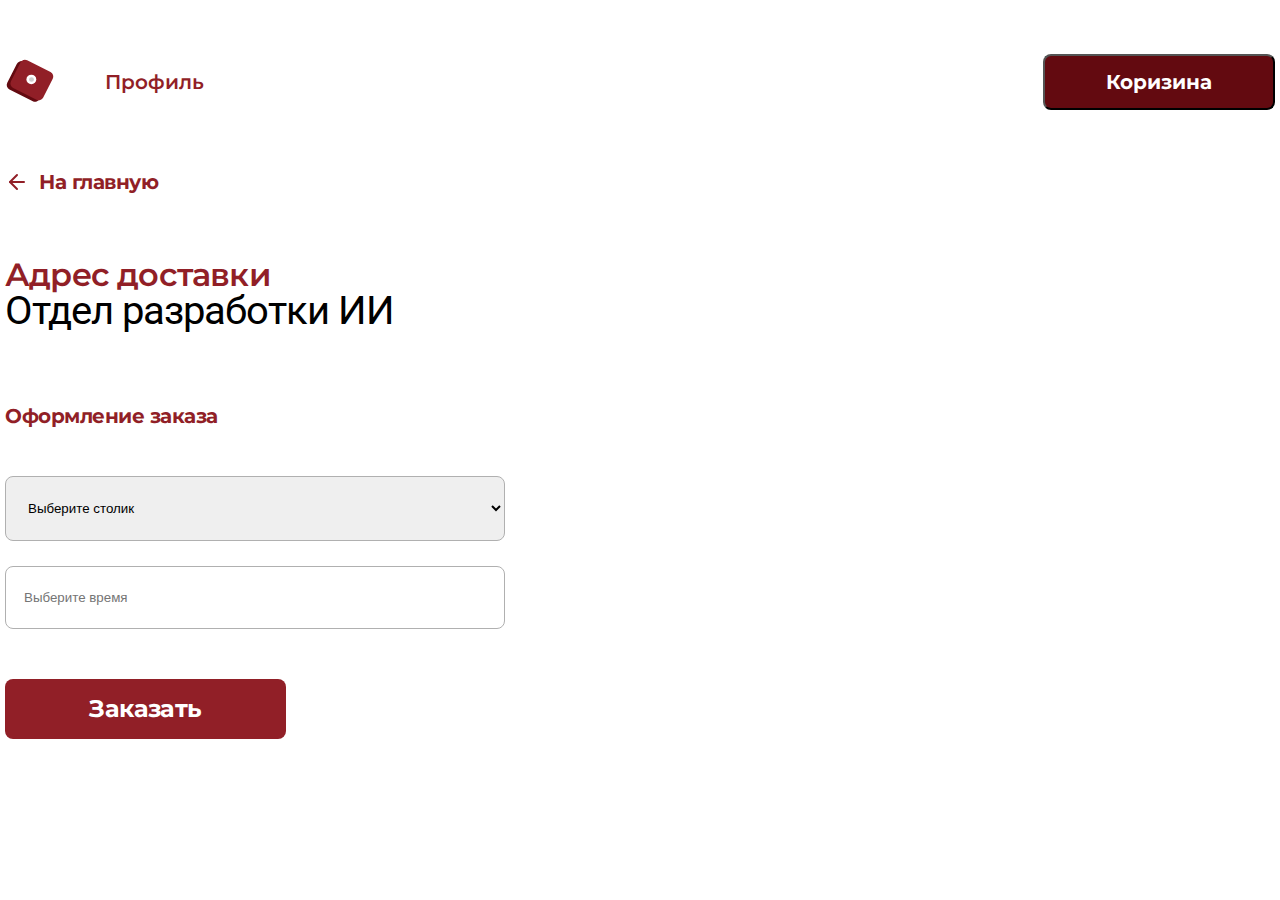
==== front-end/config_order.html @ e6653f49 "bisness lunch beta 1.0" ====
<!DOCTYPE html>
<html lang="ru">

<head>
    <meta charset="UTF-8">
    <meta name="viewport" content="width=device-width, initial-scale=1.0">
    <link rel="stylesheet" href="style.css">
    <link rel="shortcut icon" href="img/logo.svg" type="image/x-icon">
    <title>Оформление заказа</title>
</head>

<body>
    <header class="header">
        <div class="container">
            <div class="wrapper">
                <div class="header__logo"><img src="img/logo.svg" alt=""></div>
                <nav class="menu">
                    <ul>
                        <li><a href="users.html">Профиль</a></li>
                    </ul>
                </nav>
                <button class="header__cart">Коризина</button>
            </div>
        </div>
    </header>

    <main class="content">
        <div class="container">
            <div class="link_to_back">
                <a href="index.html">
                    <img src="img/link.svg" alt="">
                    На главную
                </a>
            </div>
        </div>
        <section class="adress">
            <div class="container">
                <h3>Адрес доставки</h3>
                <p>Отдел разработки ИИ</p>
            </div>
        </section>

        <section class="congif_order">
            <div class="container">
                <h3>Оформление заказа</h3>
                <form class="congif_order_form" action="">
                    <div class="congif_order_form-wrapper">
                        <select name="table" id="">
                            <option value="">Выберите столик</option>
                            <option value="1">1</option>
                            <option value="2">2</option>
                            <option value="3">3</option>
                            <option value="4">4</option>
                            <option value="5">5</option>
                            <option value="6">6</option>
                            <option value="7">7</option>
                            <option value="8">8</option>
                            <option value="9">9</option>
                            <option value="10">10</option>
                            <option value="11">11</option>
                            <option value="12">12</option>
                        </select>
                        <input type="datetime" placeholder="Выберите время" name="" id="">  
                    </div>
                    <button>Заказать</button>
                </form>
            </div>
        </section>
    </main>
</body>

</html>
---- front-end/style.css ----
@import url('https://fonts.googleapis.com/css2?family=Montserrat:wght@400;500;600;700&family=Roboto:wght@400;500&display=swap');

html,
body,
div,
span,
applet,
object,
iframe,
h1,
h2,
h3,
h4,
h5,
h6,
p,
blockquote,
pre,
a,
abbr,
acronym,
address,
big,
cite,
code,
del,
dfn,
em,
img,
ins,
kbd,
q,
s,
samp,
small,
strike,
strong,
sub,
sup,
tt,
var,
b,
u,
i,
center,
dl,
dt,
dd,
ol,
ul,
li,
fieldset,
form,
label,
legend,
table,
caption,
tbody,
tfoot,
thead,
tr,
th,
td,
article,
aside,
canvas,
details,
embed,
figure,
figcaption,
footer,
header,
hgroup,
menu,
nav,
output,
ruby,
section,
summary,
time,
mark,
audio,
video {
    margin: 0;
    padding: 0;
    border: 0;
    font-size: 100%;
    font: inherit;
    vertical-align: baseline;
}

/* HTML5 display-role reset for 
	older browsers */
article,
aside,
details,
figcaption,
figure,
footer,
header,
hgroup,
menu,
nav,
section {
    display: block;
}

body {
    line-height: 1;
}

ol,
ul {
    list-style: none;
}

blockquote,
q {
    quotes: none;
}

blockquote:before,
blockquote:after,
q:before,
q:after {
    content: '';
    content: none;
}

table {
    border-collapse: collapse;
    border-spacing: 0;
}




.container {
    width: 1270px;
    margin: 0 auto;
}

.wrapper {
    display: flex;
    justify-content: space-between;
    align-items: center;
    flex-wrap: wrap;
}

.header {
    padding-top: 54px;
}

.menu {
    flex-basis: 70%;
}

.menu ul{
    display: flex;
}

.menu ul li a {
    text-decoration: none;
    color: #911F27;
    font-family: Montserrat;
    font-size: 20px;
    font-style: normal;
    font-weight: 600;
    line-height: normal;
    padding-right: 31px;
}

.admin_menu ul li a{
    font-size: 20px;
}

.header__cart {
    cursor: pointer;

    padding: 14px 61px;

    color: #FFF;
    font-family: Montserrat;
    font-size: 20px;

    font-weight: 700;
    border-radius: 8px;
    background: #630A10;
}

.link_to_menu {
    padding-top: 50px;
}

.link_el {
    cursor: pointer;
    padding: 16px 70px;
    border-radius: 33.5px;
    background: #FCF0C8;
}

.link_el p {
    color: #911F27;
    font-family: Roboto;
    font-size: 20px;
    font-style: normal;
    font-weight: 700;
    line-height: 100%;
    /* 20px */
    letter-spacing: -0.5px;
}

.welcome {
    padding-top: 50px;
}

.stories {
    padding-top: 24px;
}

.stories img {
    cursor: pointer;
}

.wrapper_title {
    display: flex;
    align-items: center;
}

.wrapper_title h1 {
    color: #630A10;
    font-family: Montserrat;
    font-size: 40px;
    font-style: normal;
    font-weight: 700;
    line-height: 100%;
    /* 40px */
    letter-spacing: -1px;
}

.queue {
    margin-left: 42px;
    padding: 4px 0px;
    display: flex;
    border-radius: 12.5px;
    background: #FFF;
    box-shadow: 0px 3px 5.3px 2px rgba(0, 0, 0, 0.25);
}

.queue p {
    padding: 0px 5px;

    color: #000;
    font-family: Montserrat;
    font-size: 15px;
    font-style: normal;
    font-weight: 500;
    line-height: 100%;
    /* 15px */
    letter-spacing: -0.375px;
}

.point {
    padding-right: 3px;
}

.new {
    padding-top: 63px;
}

.new .wrapper {
    justify-content: flex-start;
}



.new h1 {
    color: #630A10;
    font-family: Montserrat;
    font-size: 40px;
    font-style: normal;
    font-weight: 700;
    line-height: 100%;
    /* 40px */
    letter-spacing: -1px;

    padding-bottom: 30px;
}


.new__card {
    margin-right: 50px;
    width: 280px;
    height: 193px;
    padding: 0px 18px;
    border-radius: 8px;
    border: 2px solid #A7A7A7;
}

.new__card h3 {
    color: #911F27;
    font-family: Montserrat;

    font-style: normal;
    font-weight: 700;
    line-height: 100%;
    /* 15px */
    letter-spacing: -0.375px;
}

.new__card-footer {
    padding-top: 10px;
    display: flex;
    align-items: center;
    justify-content: space-between;
}

.price h4 {
    color: #630A10;
    font-family: Montserrat;
    font-size: 24px;
    font-style: normal;
    font-weight: 700;
    line-height: 100%;
    /* 24px */
    letter-spacing: -0.6px;
}

.price p {
    color: #000;
    font-family: Montserrat;
    font-size: 14px;
    font-style: normal;
    font-weight: 500;
    line-height: 100%;
    /* 14px */
    letter-spacing: -0.35px;
}

.add__cart {
    cursor: pointer;
    border: none;

    width: 37px;
    height: 37px;

    border-radius: 8px;
    background: #911F27;

    color: #FFF;
    font-family: Montserrat;
    font-size: 20px;
    font-style: normal;
    font-weight: 700;
    line-height: 100%;
    /* 20px */
    letter-spacing: -0.5px;
}

.eat__product {
    padding: 32px 20px;
    border-radius: 8px;
    border: 1px solid #A2A2A2;
    background: #FFF;
}

.eat__title {
    padding-top: 60px;
    padding-bottom: 10px;
    color: #630A10;
    font-family: Montserrat;
    font-size: 40px;
    font-style: normal;
    font-weight: 700;
    line-height: 100%;
    /* 40px */
    letter-spacing: -1px;
}


.eat__product h3 {
    padding-bottom: 19px;
    color: #000;
    font-family: Montserrat;
    font-style: normal;
    font-weight: 700;
    line-height: 100%;
    /* 15px */
    letter-spacing: -0.375px;
}

.eat__product p {
    color: #000;
    font-family: Roboto;
    font-size: 15px;
    font-style: normal;
    font-weight: 500;
    line-height: 100%;
    /* 15px */
    letter-spacing: -0.375px;
    width: 160px;
}

.user_info {
    padding-top: 100px;
}

.user_info .wrapper {
    justify-content: flex-start;
    align-items: flex-start;
}

.user_info img {
    padding-right: 50px;
}

.user_info-footer h1 {
    color: #911F27;
    font-family: Montserrat;
    font-size: 36px;
    font-style: normal;
    font-weight: 700;
    line-height: normal;
}


.user_info-footer-el {
    display: flex;
    align-items: center;
    margin-bottom: 24px;
}

.user_info-footer-el p {
    color: #630A10;
    font-family: Roboto;
    font-size: 16px;
    font-style: normal;
    font-weight: 700;
    line-height: normal;
}

.user_info-footer-wrapper {
    padding-top: 20px;
}

.auth {
    padding-top: 120px;
}

.auth h1 {
    padding-bottom: 20px;
    color: #911F27;
    font-family: Montserrat;
    font-size: 40px;
    font-style: normal;
    font-weight: 700;
    line-height: normal;
}


.auth p {
    color: #000;
    font-family: Roboto;
    font-size: 20px;
    font-style: normal;
    font-weight: 700;
    line-height: normal;

    margin-bottom: 80px;
}

.auth__form {
    display: flex;
    flex-direction: column;
}

.auth input {
    cursor: pointer;
    width: 500px;
    /* height: 64px; */

    border-radius: 8px;
    border: 1px solid #969696;
    background: #FFF;
    padding: 20px 0px;
    padding-left: 30px;
    margin-bottom: 16px;
}

.auth__form button {
    border: none;

    width: 316px;
    height: 48px;

    color: #FFF;
    font-family: Montserrat;
    font-size: 24px;
    font-style: normal;
    font-weight: 700;
    line-height: 100%;
    /* 24px */
    letter-spacing: -0.6px;


    border-radius: 8px;
    background: #911F27;
}

.link_to_back {
    margin-top: 60px;
}


.link_to_back a {
    text-decoration: none;
    display: flex;
    align-items: center;

    color: #911F27;
    text-align: center;
    font-family: Montserrat;
    font-size: 20px;
    font-style: normal;
    font-weight: 700;
    line-height: 100%;
    /* 20px */
    letter-spacing: -0.5px;
}

.link_to_back img {
    padding-right: 10px;
}

.adress {
    padding-top: 65px;
    padding-bottom: 75px;
}

.adress h3 {
    color: #911F27;
    font-family: Montserrat;
    font-size: 32px;
    font-style: normal;
    font-weight: 600;
    line-height: 100%;
    /* 32px */
    letter-spacing: -0.8px;
}

.adress p {
    color: #000;
    font-family: Roboto;
    font-size: 40px;
    font-style: normal;
    font-weight: 400;
    line-height: 100%;
    /* 40px */
    letter-spacing: -1px;
}

.congif_order h3 {
    color: #911F27;
    font-family: Montserrat;
    font-size: 20px;
    font-style: normal;
    font-weight: 700;
    line-height: 100%;
    /* 20px */
    letter-spacing: -0.5px;

    margin-bottom: 50px;
}

.congif_order_form-wrapper {
    width: 500px;
    display: flex;
    flex-direction: column;
    margin-bottom: 50px;
}

.congif_order_form select{
    margin-bottom: 25px;

    border-radius: 8px;
    border: 1px solid #B0B0B0;

    padding: 23px 0px;
    padding-left: 18px;
}

.congif_order_form input {
    border-radius: 8px;
    border: 1px solid #B0B0B0;
    padding: 23px 0px;
    padding-left: 18px;
}

.congif_order_form button {
    cursor: pointer;
    border: none;

    color: #FFF;
    font-family: Montserrat;
    font-size: 24px;
    font-style: normal;
    font-weight: 700;
    line-height: 100%;
    /* 24px */
    letter-spacing: -0.6px;

    width: 281px;

    border-radius: 8px;
    background: #911F27;

    padding: 18px;
}

.table select {
    width: 500px;
    height: 65px;
    flex-shrink: 0;
}

.ready_order{
    margin-top: 134px;
}

.ready_order h4{
    padding-bottom: 32px;

    color: #000;
    text-align: center;
    font-family: Montserrat;
    font-size: 32px;
    font-style: normal;
    font-weight: 700;
    line-height: 100%; /* 32px */
    letter-spacing: -0.8px;
}

.ready_order h1{
    padding-bottom: 48px;
    color: #911F27;
    text-align: center;
    font-family: Montserrat;
    font-size: 128px;
    font-style: normal;
    font-weight: 700;
    line-height: 100%; /* 128px */
    letter-spacing: -3.2px;
}


.ready_order button{
    position: relative;
    left: 39%;

    border: none;

    color: #FFF;
    font-family: Montserrat;
    font-size: 24px;
    font-style: normal;
    font-weight: 700;
    line-height: 100%; /* 24px */
    letter-spacing: -0.6px;

    width: 281px;
    height: 59px;


    border-radius: 8px;
    background: #911F27;
}

.board{
    margin-top: 147px;
}

.board h1{
    color: #911F27;
    font-family: Montserrat;
    font-size: 40px;
    font-style: normal;
    font-weight: 700;
    line-height: normal;
    margin-bottom: 60px;
}

.board__card{
    padding: 23px 0px;
    padding-left: 37px;
    width: 390px;
    height: 504px;

    border-radius: 24px;
    border: 2px solid #9B9B9B;
    background: #FFF;
}

.board__card-number{
    color: #911F27;
    font-family: Montserrat;
    font-size: 40px;
    font-style: normal;
    font-weight: 700;
    line-height: normal;
}

.board__card-el{
    display: flex;
    align-items: center;
}

.board__card-el img{
    padding-right: 15px;
}

.board__card-el-info h2{
    color: #000;
    font-family: Montserrat;
    font-size: 20px;
    font-style: normal;
    font-weight: 500;
    line-height: 100%; /* 20px */
    letter-spacing: -0.5px;
}

.board__card-el-info h3{
    color: #630A10;
    font-family: Montserrat;
    font-size: 32px;
    font-style: normal;
    font-weight: 700;
    line-height: 100%; /* 32px */
    letter-spacing: -0.8px;
}

.board__card-user{
    margin-top: 45px;

    display: flex;
    align-items: center;
}

.board__card-user p{
    color: #911F27;
    font-family: Roboto;
    font-size: 16px;
    font-style: normal;
    font-weight: 400;
    line-height: 100%; /* 16px */
    letter-spacing: -0.4px;
}

.board__card-info{
    display: flex;
    align-items: center;
}

.board__card-info-table{
    padding-right: 10px;
}

.board__card-info-table p{
    color: #911F27;
    font-family: Montserrat;
    font-size: 16px;
    font-style: normal;
    font-weight: 400;
    line-height: 100%;
    letter-spacing: -0.4px;
}

.board__card-info-table span{
    color: #911F27;
    font-family: Montserrat;
    font-size: 24px;
    font-style: normal;
    font-weight: 900;
    line-height: 100%; /* 24px */
    letter-spacing: -0.6px;
}



.board__card-info-time p{
    color: #911F27;
    font-family: Montserrat;
    font-size: 16px;
    font-style: normal;
    font-weight: 500;
    line-height: 100%;
    letter-spacing: -0.4px;
}

.board__card-info-time span{
    color: #911F27;
    font-family: Montserrat;
    font-size: 24px;
    font-style: normal;
    font-weight: 900;
    line-height: 100%; /* 24px */
    letter-spacing: -0.6px;
}

.board__card button{
    cursor: pointer;
    border:none;

    margin-top: 50px;

    width: 316px;
    height: 48px;


    border-radius: 8px;
    background: #911F27;

    color: #FFF;
    font-family: Montserrat;
    font-size: 24px;
    font-style: normal;
    font-weight: 700;
    line-height: 100%; /* 24px */
    letter-spacing: -0.6px;
    
}
@media(max-width: 450px) {
    .container {
        width: 312px;
    }
}
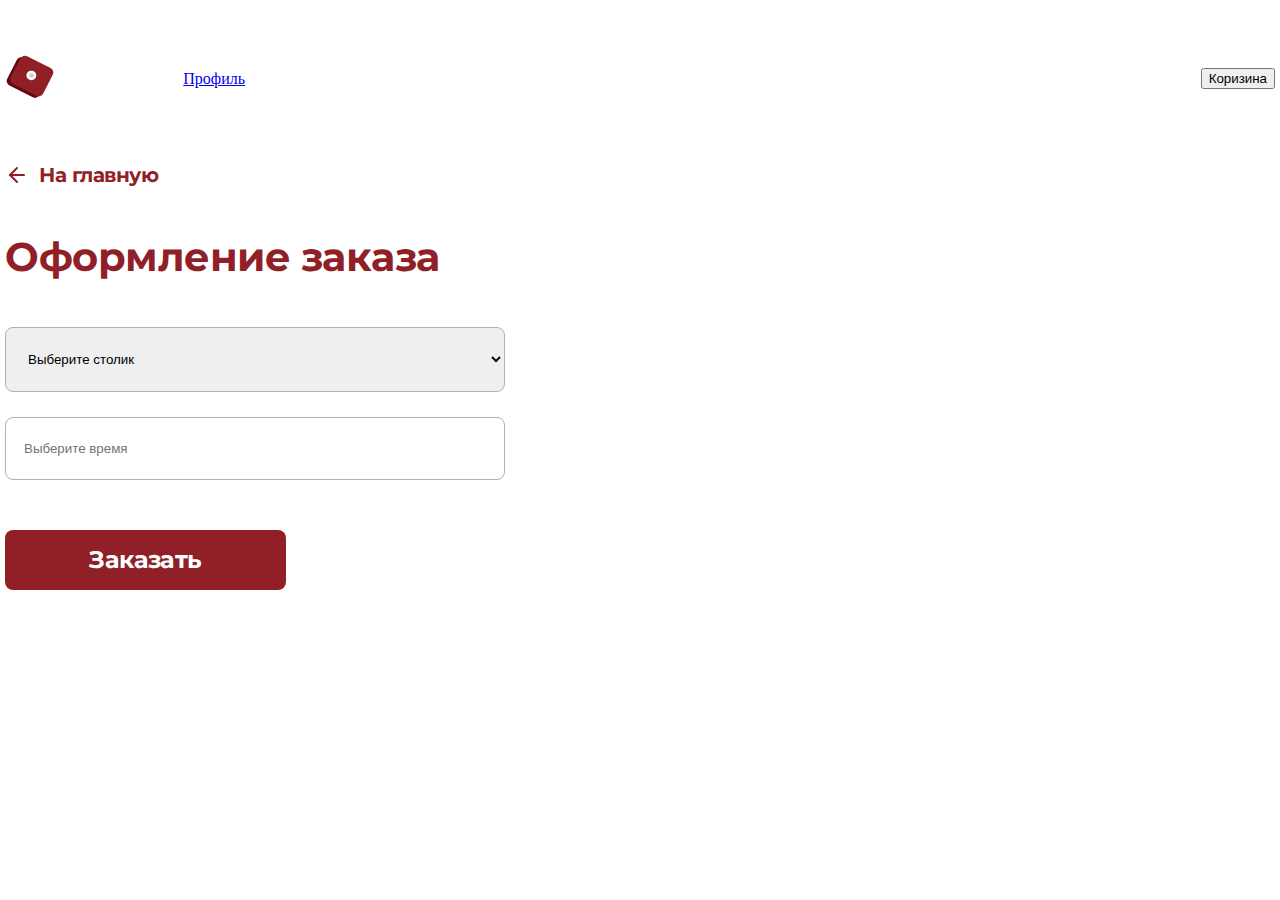
==== commit 5e5ffe2e: "add back-end 2.0" ====
--- a/front-end/config_order.html
+++ b/front-end/config_order.html
@@ -33,16 +33,19 @@
                 </a>
             </div>
         </div>
+        <div class="congif_order__title">
+            <div class="container">
+                <h3>Оформление заказа</h3>
+            </div>
+        </div>
         <section class="adress">
             <div class="container">
                 <h3>Адрес доставки</h3>
                 <p>Отдел разработки ИИ</p>
             </div>
         </section>
-
         <section class="congif_order">
             <div class="container">
-                <h3>Оформление заказа</h3>
                 <form class="congif_order_form" action="">
                     <div class="congif_order_form-wrapper">
                         <select name="table" id="">
@@ -62,10 +65,12 @@
                         </select>
                         <input type="datetime" placeholder="Выберите время" name="" id="">  
                     </div>
-                    <button>Заказать</button>
                 </form>
             </div>
         </section>
+        <div class="container">
+            <button class="congif_order-btn">Заказать</button>
+        </div>
     </main>
 </body>
 
--- a/front-end/style.css
+++ b/front-end/style.css
@@ -133,6 +133,423 @@
 }
 
 
+.cart {
+    display: none;
+    position: fixed;
+    z-index: 1;
+    left: 0;
+    top: 0;
+    width: 100%;
+    height: 100%;
+    overflow: auto;
+    background-color: rgba(0, 0, 0, 0.5);
+}
+
+.cart__wrapper {
+    position: relative;
+    left: 60%;
+    width: 548px;
+    height: 730px;
+
+    margin-top: 10px;
+    border-radius: 8px;
+    background-color: white;
+    padding: 0px 20px;
+}
+
+
+.cart__title {
+    padding: 29px 20px;
+    display: flex;
+    align-items: center;
+    justify-content: space-between;
+}
+
+.cart__title h1 {
+    color: #911F27;
+    font-family: Montserrat;
+    font-size: 32px;
+    font-style: normal;
+    font-weight: 700;
+    line-height: 100%;
+    /* 32px */
+    letter-spacing: -0.8px;
+}
+
+.cart__title img {
+    cursor: pointer;
+}
+
+.cart__type-innings-mobile{
+    display: none;
+}
+
+.cart__type-innings,
+.cart__type-innings-mobile {
+    width: 494px;
+    padding: 14px 23px;
+    border-radius: 8px;
+    background: #FACE7F;
+}
+
+.cart__type-innings-wrapper {
+    padding: 7px 0px;
+    width: 494px;
+    display: flex;
+    align-items: center;
+    justify-content: center;
+    border-radius: 8px;
+    background: #FCF0C8;
+
+}
+
+.cart__type-innings-el {
+    cursor: pointer;
+    display: flex;
+    align-items: center;
+    margin-right: 26px;
+}
+
+.cart__type-innings-el svg {
+    margin-left: 6px;
+    width: 24px;
+}
+
+.cart__type-innings-el p {
+    color: #911F27;
+    font-family: Montserrat;
+    font-size: 16px;
+    font-style: normal;
+    font-weight: 700;
+    line-height: 100%;
+    /* 16px */
+    letter-spacing: -0.4px;
+}
+
+.cart__type-innings-el.active {
+    padding: 5px 17px;
+    background: #911F27;
+    border-radius: 5px;
+
+}
+
+.cart__type-innings h2,
+.cart__type-innings-mobile h2 {
+    margin-top: 11px;
+
+    text-align: center;
+
+    color: #FFF;
+    font-family: Montserrat;
+    font-size: 14px;
+    font-style: normal;
+    font-weight: 700;
+    line-height: 100%;
+    /* 14px */
+    letter-spacing: -0.35px;
+}
+
+.cart__type-innings-el.active path {
+    stroke: white;
+}
+
+.cart__type-innings-el.active p {
+    color: #FFF;
+    font-family: Montserrat;
+    font-size: 16px;
+    font-style: normal;
+    font-weight: 700;
+    line-height: 100%;
+    /* 16px */
+    letter-spacing: -0.4px;
+}
+
+
+.cart__cards-el {
+    margin-bottom: 241px;
+    display: flex;
+    align-items: center;
+    justify-content: space-between;
+}
+
+.cart__cards-el-text {
+    flex-basis: 60%;
+}
+
+.cart__cards-el h2 {
+    color: #000;
+    font-family: Montserrat;
+    font-size: 20px;
+    font-style: normal;
+    font-weight: 500;
+    line-height: 100%;
+    /* 20px */
+    letter-spacing: -0.5px;
+}
+
+.cart__cards-el h3 {
+    color: #630A10;
+    font-family: Montserrat;
+    font-size: 32px;
+    font-style: normal;
+    font-weight: 700;
+    line-height: 100%;
+    /* 32px */
+    letter-spacing: -0.8px;
+}
+
+.cart__cards-el-del {
+    border-radius: 8px;
+    background: #911F27;
+    padding: 6px;
+    cursor: pointer;
+}
+
+.cart__total {
+    display: flex;
+    align-items: center;
+    justify-content: space-between;
+    padding-top: 34px;
+    padding-bottom: 20px;
+    border-top: 1px solid #C5C5C5;
+}
+
+.cart__total h2 {
+    color: #000;
+    font-family: Montserrat;
+    font-size: 24px;
+    font-style: normal;
+    font-weight: 500;
+    line-height: 100%;
+    /* 24px */
+    letter-spacing: -0.6px;
+}
+
+.cart__total h3 {
+    color: #630A10;
+    font-family: Montserrat;
+    font-size: 36px;
+    font-style: normal;
+    font-weight: 700;
+    line-height: 100%;
+    /* 36px */
+    letter-spacing: -0.9px;
+}
+
+.cart__total-btn {
+    border: none;
+    cursor: pointer;
+    border-radius: 8px;
+    background: #911F27;
+
+    color: #FFF;
+    font-family: Montserrat;
+    font-size: 24px;
+    font-style: normal;
+    font-weight: 700;
+    line-height: 100%;
+    /* 24px */
+    letter-spacing: -0.6px;
+
+    padding: 12px 61px;
+}
+
+.ready {
+    display: none;
+    padding: 17px 16px;
+    width: 500px;
+    height: 201px;
+    position: fixed;
+    right: 5%;
+    bottom: 5%;
+    border-radius: 8px;
+    background: #FFF;
+    box-shadow: 0px 4px 27.1px 8px rgba(0, 0, 0, 0.25);
+}
+
+.ready__title {
+    display: flex;
+    align-items: center;
+}
+
+.ready__title h3 {
+    padding-right: 235px;
+    color: #911F27;
+    font-family: Montserrat;
+    font-size: 24px;
+    font-style: normal;
+    font-weight: 700;
+    line-height: 100%;
+    /* 24px */
+    letter-spacing: -0.6px;
+}
+
+.ready h1 {
+    color: #630A10;
+    font-family: Montserrat;
+    font-size: 64px;
+    font-style: normal;
+    font-weight: 700;
+    line-height: 100%;
+    /* 64px */
+    letter-spacing: -1.6px;
+}
+
+.ready__button {
+    margin-top: 70px;
+    padding: 19px 188px;
+    border-radius: 8px;
+    background: #911F27;
+
+    color: #FFF;
+    font-family: Montserrat;
+    font-size: 20px;
+    font-style: normal;
+    font-weight: 700;
+    line-height: 100%;
+    /* 20px */
+    letter-spacing: -0.5px;
+    border: none;
+}
+
+.product-info {
+    display: none;
+    position: fixed;
+    z-index: 1;
+    left: 0;
+    top: 0;
+    width: 100%;
+    height: 100%;
+    overflow: auto;
+    background-color: rgba(0, 0, 0, 0.5);
+}
+
+.product-info-wrapper{
+    position: relative;
+    padding: 19px 41px;
+    left: 0%;
+    top: 10%;
+
+    margin-top: 10px;
+    border-radius: 8px;
+    background-color: white;
+}
+
+.product-info-wrapper .wrapper{
+    justify-content: flex-start;
+}
+
+.product-info-img{
+    margin-right: 100px;
+}
+
+.product-info-close{
+    position: absolute;
+    right: 0;
+    top: 2%;
+}
+
+
+.product-info-title{
+    margin-bottom: 16px;
+}
+
+.product-info-title h2{
+    color: #911F27;
+    font-family: Montserrat;
+    font-size: 24px;
+    font-style: normal;
+    font-weight: 700;
+    line-height: 100%; /* 24px */
+    letter-spacing: -0.6px;
+}
+
+.product-info-title p{
+    color: #898989;
+    font-family: Roboto;
+    font-size: 20px;
+    font-style: normal;
+    font-weight: 400;
+    line-height: 100%; /* 24px */
+    letter-spacing: -0.6px;
+}
+
+.product-info-desc{
+    width: 291px;
+    margin-bottom: 30px;
+}
+
+.product-info-desc p{
+    color: #000;
+    font-family: Roboto;
+    font-size: 15px;
+    font-style: normal;
+    font-weight: 500;
+    line-height: 100%; /* 15px */
+    letter-spacing: -0.375px;
+}
+
+.product-info-kbzhu h1{
+    color: #911F27;
+    font-family: Montserrat;
+    font-size: 24px;
+    font-style: normal;
+    font-weight: 700;
+    line-height: 100%; /* 24px */
+    letter-spacing: -0.6px;
+
+    margin-bottom: 16px;
+}
+
+.product-info-kbzu-wrapper{
+    display: flex;
+    align-items: center;
+}
+
+.product-info-kbzhu-el{
+    margin-right: 12px;
+}
+
+.product-info-kbzhu-el p{
+    color: #FACE7F;
+    font-family: Roboto;
+    font-size: 20px;
+    font-style: normal;
+    font-weight: 400;
+    line-height: 100%; /* 20px */
+    letter-spacing: -0.5px;   
+}
+
+.product-info-kbzhu-el h3{
+    color: #630A10;
+    font-family: Montserrat;
+    font-size: 24px;
+    font-style: normal;
+    font-weight: 700;
+    line-height: 100%; /* 24px */
+    letter-spacing: -0.6px;
+}
+
+.button-kbzhu{
+    margin-top: 50px;
+    padding: 14px 52px;
+    border:none;
+    cursor: pointer;
+    border-radius: 8px;
+    background: #630A10;
+
+    color: #FFF;
+    font-family: Montserrat;
+    font-size: 20px;
+    font-style: normal;
+    font-weight: 700;
+    line-height: normal;
+}
+
+.cart-user {
+    width: 50px;
+    margin-right: 15px;
+}
 
 
 .container {
@@ -155,12 +572,14 @@
     flex-basis: 70%;
 }
 
-.menu ul{
-    display: flex;
-}
-
-.menu ul li a {
-    text-decoration: none;
+.menu {
+    display: flex;
+    align-items: center;
+}
+
+.menu p {
+    cursor: pointer;
+    overflow: scroll;
     color: #911F27;
     font-family: Montserrat;
     font-size: 20px;
@@ -170,22 +589,13 @@
     padding-right: 31px;
 }
 
-.admin_menu ul li a{
+.admin_menu ul li a {
     font-size: 20px;
 }
 
-.header__cart {
+.cart-button {
     cursor: pointer;
-
-    padding: 14px 61px;
-
-    color: #FFF;
-    font-family: Montserrat;
-    font-size: 20px;
-
-    font-weight: 700;
-    border-radius: 8px;
-    background: #630A10;
+    width: 50px;
 }
 
 .link_to_menu {
@@ -199,7 +609,9 @@
     background: #FCF0C8;
 }
 
-.link_el p {
+.link_el a {
+    border: none;
+    text-decoration: none;
     color: #911F27;
     font-family: Roboto;
     font-size: 20px;
@@ -309,6 +721,8 @@
 }
 
 .new__card-footer {
+    position: relative;
+    top: 20px;
     padding-top: 10px;
     display: flex;
     align-items: center;
@@ -358,10 +772,12 @@
 }
 
 .eat__product {
+    margin-bottom: 16px;
     padding: 32px 20px;
     border-radius: 8px;
     border: 1px solid #A2A2A2;
     background: #FFF;
+    height: 300px;
 }
 
 .eat__title {
@@ -401,6 +817,10 @@
     width: 160px;
 }
 
+.new__card-footer p{
+    padding: 0;
+}
+
 .user_info {
     padding-top: 100px;
 }
@@ -444,8 +864,35 @@
 }
 
 .auth {
-    padding-top: 120px;
-}
+    display: none;
+    position: fixed;
+    z-index: 1;
+    left: 0;
+    top: 0;
+    width: 100%;
+    height: 100%;
+    overflow: auto;
+    background-color: rgba(0, 0, 0, 0.5);
+    /* padding-top: 120px; */
+}
+
+.auth_wrapper{
+    position: relative;
+    padding: 19px 0px;
+    left: 0%;
+    top: 10%;
+
+    margin-top: 10px;
+    border-radius: 8px;
+    background-color: white;
+}
+
+.auth_title{
+    display: flex;
+    align-items: center;
+    justify-content: space-between;
+}
+
 
 .auth h1 {
     padding-bottom: 20px;
@@ -507,6 +954,97 @@
     background: #911F27;
 }
 
+
+.reg{
+    display: none;
+    position: fixed;
+    z-index: 1;
+    left: 0;
+    top: 0;
+    width: 100%;
+    height: 100%;
+    overflow: auto;
+    background-color: rgba(0, 0, 0, 0.5);
+}
+
+.reg__wrapper{
+    position: relative;
+    padding: 42px 85px;
+    left: 0%;
+    top: 2%;
+
+    border-radius: 8px;
+    background-color: white;
+
+    margin: 0px 40px;
+}
+
+.reg__title{
+    display: flex;
+    align-items: center;
+    justify-content: space-between;
+}
+
+.reg__title h1{
+    width: 660px;
+
+    color: #911F27;
+    font-family: Montserrat;
+    font-size: 40px;
+    font-style: normal;
+    font-weight: 700;
+    line-height: normal;
+    margin-bottom: 10px;
+}
+
+.reg__wrapper p{
+    margin-bottom: 30px;
+    color: #000;
+    font-family: Roboto;
+    font-size: 20px;
+    font-style: normal;
+    font-weight: 700;
+    line-height: normal;
+}
+
+.reg__form{
+    display: flex;
+    flex-direction: column;
+}
+
+.reg__form input{
+    padding: 20px 0px;
+    padding-left: 30px;
+    font-family: Roboto;
+    font-style: normal;
+    font-weight: 400;
+    line-height: normal;
+
+    border-radius: 8px;
+    border: 1px solid #969696;
+
+    background: #FFF;
+    margin-bottom: 20px;
+}
+
+.reg__form button{
+    padding: 12px;
+
+    border: none;
+
+    width: 316px;
+
+    border-radius: 8px;
+    background: #911F27;
+
+    color: #FFF;
+    font-family: Montserrat;
+    font-size: 24px;
+    font-style: normal;
+    font-weight: 700;
+    line-height: 100%; /* 24px */
+    letter-spacing: -0.6px;
+}
 .link_to_back {
     margin-top: 60px;
 }
@@ -559,16 +1097,21 @@
     letter-spacing: -1px;
 }
 
-.congif_order h3 {
-    color: #911F27;
-    font-family: Montserrat;
-    font-size: 20px;
+.adress{
+    display: none;
+}
+
+.congif_order__title h3 {
+    color: #911F27;
+    font-family: Montserrat;
+    font-size: 40px;
     font-style: normal;
     font-weight: 700;
     line-height: 100%;
     /* 20px */
     letter-spacing: -0.5px;
 
+    padding-top: 50px;
     margin-bottom: 50px;
 }
 
@@ -579,7 +1122,7 @@
     margin-bottom: 50px;
 }
 
-.congif_order_form select{
+.congif_order_form select {
     margin-bottom: 25px;
 
     border-radius: 8px;
@@ -596,7 +1139,7 @@
     padding-left: 18px;
 }
 
-.congif_order_form button {
+.congif_order-btn{
     cursor: pointer;
     border: none;
 
@@ -623,11 +1166,11 @@
     flex-shrink: 0;
 }
 
-.ready_order{
+.ready_order {
     margin-top: 134px;
 }
 
-.ready_order h4{
+.ready_order h4 {
     padding-bottom: 32px;
 
     color: #000;
@@ -636,11 +1179,12 @@
     font-size: 32px;
     font-style: normal;
     font-weight: 700;
-    line-height: 100%; /* 32px */
+    line-height: 100%;
+    /* 32px */
     letter-spacing: -0.8px;
 }
 
-.ready_order h1{
+.ready_order h1 {
     padding-bottom: 48px;
     color: #911F27;
     text-align: center;
@@ -648,12 +1192,13 @@
     font-size: 128px;
     font-style: normal;
     font-weight: 700;
-    line-height: 100%; /* 128px */
+    line-height: 100%;
+    /* 128px */
     letter-spacing: -3.2px;
 }
 
 
-.ready_order button{
+.ready_order button {
     position: relative;
     left: 39%;
 
@@ -664,7 +1209,8 @@
     font-size: 24px;
     font-style: normal;
     font-weight: 700;
-    line-height: 100%; /* 24px */
+    line-height: 100%;
+    /* 24px */
     letter-spacing: -0.6px;
 
     width: 281px;
@@ -675,11 +1221,11 @@
     background: #911F27;
 }
 
-.board{
+.board {
     margin-top: 147px;
 }
 
-.board h1{
+.board h1 {
     color: #911F27;
     font-family: Montserrat;
     font-size: 40px;
@@ -689,7 +1235,7 @@
     margin-bottom: 60px;
 }
 
-.board__card{
+.board__card {
     padding: 23px 0px;
     padding-left: 37px;
     width: 390px;
@@ -700,7 +1246,7 @@
     background: #FFF;
 }
 
-.board__card-number{
+.board__card-number {
     color: #911F27;
     font-family: Montserrat;
     font-size: 40px;
@@ -709,62 +1255,65 @@
     line-height: normal;
 }
 
-.board__card-el{
-    display: flex;
-    align-items: center;
-}
-
-.board__card-el img{
+.board__card-el {
+    display: flex;
+    align-items: center;
+}
+
+.board__card-el img {
     padding-right: 15px;
 }
 
-.board__card-el-info h2{
+.board__card-el-info h2 {
     color: #000;
     font-family: Montserrat;
     font-size: 20px;
     font-style: normal;
     font-weight: 500;
-    line-height: 100%; /* 20px */
+    line-height: 100%;
+    /* 20px */
     letter-spacing: -0.5px;
 }
 
-.board__card-el-info h3{
+.board__card-el-info h3 {
     color: #630A10;
     font-family: Montserrat;
     font-size: 32px;
     font-style: normal;
     font-weight: 700;
-    line-height: 100%; /* 32px */
+    line-height: 100%;
+    /* 32px */
     letter-spacing: -0.8px;
 }
 
-.board__card-user{
+.board__card-user {
     margin-top: 45px;
 
     display: flex;
     align-items: center;
 }
 
-.board__card-user p{
+.board__card-user p {
     color: #911F27;
     font-family: Roboto;
     font-size: 16px;
     font-style: normal;
     font-weight: 400;
-    line-height: 100%; /* 16px */
+    line-height: 100%;
+    /* 16px */
     letter-spacing: -0.4px;
 }
 
-.board__card-info{
-    display: flex;
-    align-items: center;
-}
-
-.board__card-info-table{
+.board__card-info {
+    display: flex;
+    align-items: center;
+}
+
+.board__card-info-table {
     padding-right: 10px;
 }
 
-.board__card-info-table p{
+.board__card-info-table p {
     color: #911F27;
     font-family: Montserrat;
     font-size: 16px;
@@ -774,19 +1323,20 @@
     letter-spacing: -0.4px;
 }
 
-.board__card-info-table span{
+.board__card-info-table span {
     color: #911F27;
     font-family: Montserrat;
     font-size: 24px;
     font-style: normal;
     font-weight: 900;
-    line-height: 100%; /* 24px */
-    letter-spacing: -0.6px;
-}
-
-
-
-.board__card-info-time p{
+    line-height: 100%;
+    /* 24px */
+    letter-spacing: -0.6px;
+}
+
+
+
+.board__card-info-time p {
     color: #911F27;
     font-family: Montserrat;
     font-size: 16px;
@@ -796,19 +1346,20 @@
     letter-spacing: -0.4px;
 }
 
-.board__card-info-time span{
+.board__card-info-time span {
     color: #911F27;
     font-family: Montserrat;
     font-size: 24px;
     font-style: normal;
     font-weight: 900;
-    line-height: 100%; /* 24px */
-    letter-spacing: -0.6px;
-}
-
-.board__card button{
+    line-height: 100%;
+    /* 24px */
+    letter-spacing: -0.6px;
+}
+
+.board__card button {
     cursor: pointer;
-    border:none;
+    border: none;
 
     margin-top: 50px;
 
@@ -824,12 +1375,203 @@
     font-size: 24px;
     font-style: normal;
     font-weight: 700;
-    line-height: 100%; /* 24px */
-    letter-spacing: -0.6px;
-    
-}
+    line-height: 100%;
+    /* 24px */
+    letter-spacing: -0.6px;
+
+}
+
+.rev {
+    margin-top: 140px;
+}
+
+.rev h1 {
+    color: #911F27;
+    font-family: Montserrat;
+    font-size: 40px;
+    font-style: normal;
+    font-weight: 700;
+    line-height: normal;
+
+    margin-bottom: 25px;
+}
+
+.rev input {
+    margin-bottom: 111px;
+    width: 722px;
+    padding: 15px 0px;
+    padding-left: 20px;
+    border-radius: 8px;
+    border: 2px solid #C3C3C3;
+    background: #FFF;
+}
+
+.rev__card {
+    border-radius: 8px;
+    border: 2px solid #A7A7A7;
+
+    padding: 50px 0px;
+    padding-left: 20px;
+}
+
+.rev__card-title {
+    display: flex;
+    align-items: center;
+    margin-bottom: 70px;
+}
+
+
+.rev__card-title h2 {
+    margin-left: 10px;
+    width: 218px;
+    color: #911F27;
+    font-family: Montserrat;
+    font-size: 24px;
+    font-style: normal;
+    font-weight: 700;
+    line-height: 100%;
+    /* 24px */
+    letter-spacing: -0.6px;
+}
+
+.rev__card-el {
+    display: flex;
+    align-items: center;
+}
+
+.rev__card-el-user {
+    margin-right: 30px;
+}
+
+.rev__card-el-text h3 {
+    color: #630A10;
+    font-family: Montserrat;
+    font-size: 24px;
+    font-style: normal;
+    font-weight: 700;
+    line-height: 100%;
+    /* 24px */
+    letter-spacing: -0.6px;
+
+    margin-bottom: 10px;
+}
+
+.rev__card-el-text p {
+    width: 614px;
+    color: #000;
+    font-family: Roboto;
+    font-size: 24px;
+    font-style: normal;
+    font-weight: 400;
+    line-height: 100%;
+    /* 24px */
+    letter-spacing: -0.6px;
+}
+
+.menu-cards {
+    margin-top: 130px;
+}
+
+.menu-cards .wrapper {
+    justify-content: flex-start;
+}
+
+.menu-cards h1 {
+    color: #911F27;
+    font-family: Montserrat;
+    font-size: 40px;
+    font-style: normal;
+    font-weight: 700;
+    line-height: normal;
+    margin-bottom: 40px;
+}
+
+.menu-cards .eat__product {
+    margin-right: 15px;
+}
+
+.edit_menu {
+    margin-top: 45px;
+    margin-bottom: 95px;
+}
+
+.edit_menu form {
+    display: flex;
+    flex-direction: column;
+}
+
+.edit_menu-form {
+    padding-left: 20px;
+    border-radius: 8px;
+    border: 2px solid #C3C3C3;
+    background: #FFF;
+    width: 722px;
+    height: 49px;
+    margin-bottom: 15px;
+}
+
+.edit_menu-form-big {
+    padding-left: 20px;
+    border-radius: 8px;
+    border: 2px solid #C3C3C3;
+    background: #FFF;
+    width: 722px;
+    height: 49px;
+    max-width: 722px;
+    min-width: 722px;
+    margin-bottom: 15px;
+}
+
+.edit_menu-btn {
+    border: none;
+    cursor: pointer;
+
+    width: 316px;
+    height: 48px;
+
+    border-radius: 8px;
+    background: #911F27;
+
+    color: #FFF;
+    font-family: Montserrat;
+    font-size: 24px;
+    font-style: normal;
+    font-weight: 700;
+    line-height: 100%;
+    /* 24px */
+    letter-spacing: -0.6px;
+}
+
 @media(max-width: 450px) {
     .container {
         width: 312px;
+        margin: 0;
+        padding:0px 40px;
+    }
+
+    .header{
+        width: 320px;
+    }
+
+    .link_to_menu{
+        display: none;
+    }
+
+    .cart__wrapper {
+        position: static;
+        width: 320px;
+    }
+
+    .cart__type-innings{
+        margin-top: 30px;
+    }
+
+    .cart__type-innings-mobile,
+    .cart__type-innings-wrapper{
+        width: 320px;
+    }
+
+    .cart__type-innings-mobile{
+        display: block;
     }
 }